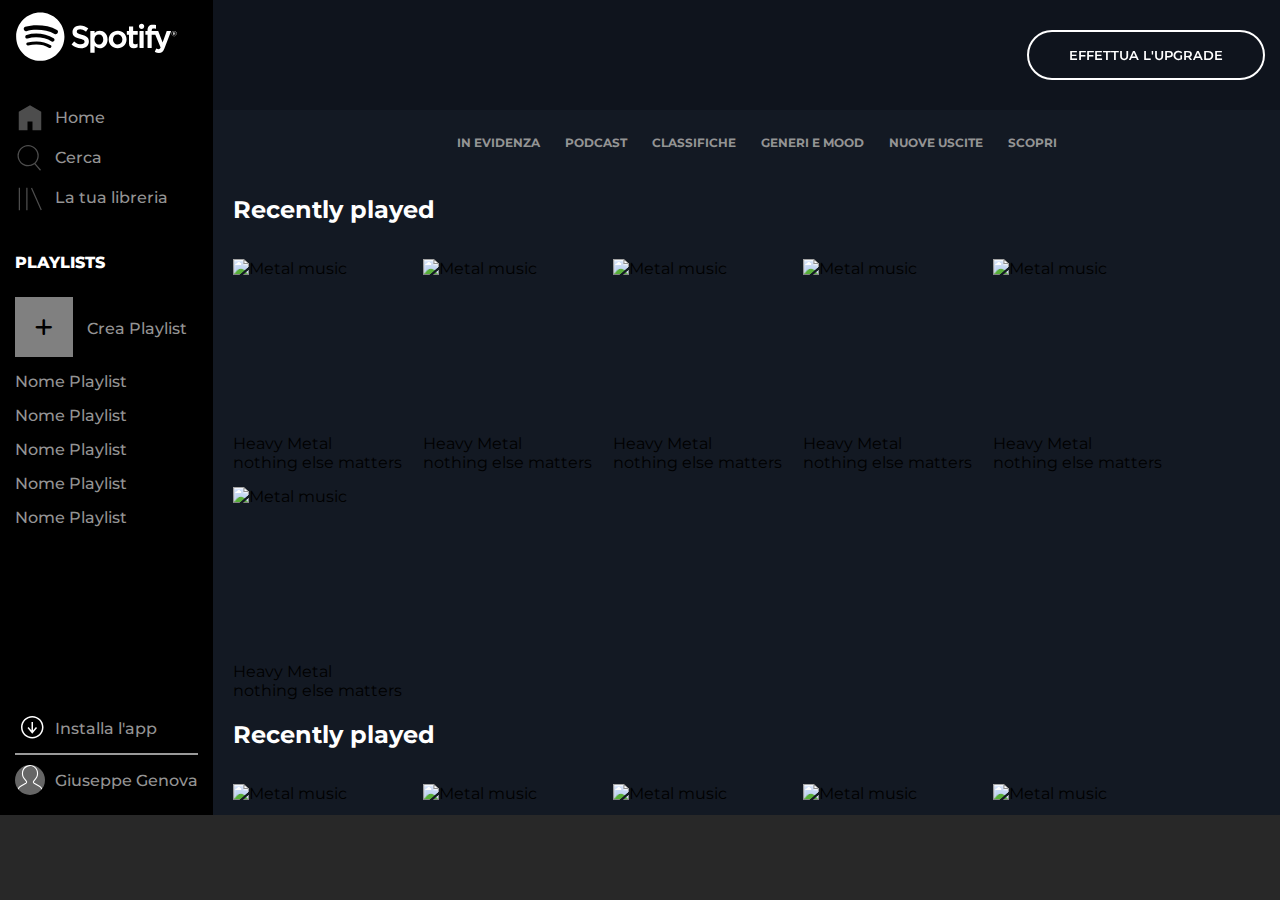
==== day-2/index.html @ bf0d4334 "feat:add overflow and add sticky header" ====
<!DOCTYPE html>
<html lang="en">
<head>
    <meta charset="UTF-8">
    <meta name="viewport" content="width=device-width, initial-scale=1.0">
    <title>Spotify App</title>
    <link rel="icon" type="image/vnd.icon" href="img/favicon.ico">
    
    <!-- FONT Montserrat -->
    <link href="https://fonts.googleapis.com/css2?family=Montserrat:ital,wght@0,100..900;1,100..900&display=swap" rel="stylesheet">
    <!-- FONT Montserrat -->

    <!-- FONT AWESOME -->
    <link rel="stylesheet" href="https://cdnjs.cloudflare.com/ajax/libs/font-awesome/6.7.2/css/all.min.css" integrity="sha512-Evv84Mr4kqVGRNSgIGL/F/aIDqQb7xQ2vcrdIwxfjThSH8CSR7PBEakCr51Ck+w+/U6swU2Im1vVX0SVk9ABhg==" crossorigin="anonymous" referrerpolicy="no-referrer" />
    <!-- FONT AWESOME -->

    <!-- FOGLIO DI STILE PRINCIPALE -->
    <link rel="stylesheet" href="css/style.css">
     <!-- FOGLIO DI STILE PRINCIPALE -->
</head>

<body>
    <!-- CONTAINER CONTENUTO PRINCIPALE -->
    <div class="main-container">
        <!-- COLONNA PULSANTI PER L'UTENTE + LOGO -->
         <div class="col-user-container">
            <div class="col-user">
                <div id="logo">
                    <a href="#"><img  class="logo-desktop" src="img/logo.svg" alt="Logo Spotify"></a>
                    <a href="#"><img class="logo-mobile"  src="img/logo-small.svg" alt="Logo Spotify"></a>
                </div>
                
                <nav class="user-menu">
                    <ul>
                        <li><a href="#"><img src="img/home.svg" alt="Home"><span>Home</span></a></li>
                        <li><a href="#"><img src="img/search.svg" alt="Cerca"><span>Cerca</span></a></li>
                        <li><a href="#"><img src="img/libreria.svg" alt="Libreria"><span>La tua libreria</span></a></li>
                    </ul>
                </nav>
    
                <div class="user-playlist">
                    <h4>Playlists</h4>
                    <ul>
                        <li><a href="#"><i class="icon-add-playlist fa-solid fa-plus"></i> crea playlist</a></li>
                        <li><a href="#">nome playlist</a></li>
                        <li><a href="#">nome playlist</a></li>
                        <li><a href="#">nome playlist</a></li>
                        <li><a href="#">nome playlist</a></li>
                        <li><a href="#">nome playlist</a></li>
                    </ul>
                </div>
    
                <div class="user">
                    <div class="user-flex">
                       <img src="img/download.svg" alt="download">
                       <a href="#">Installa l'app</a>
                    </div>
                    <div class="user-info">
                        <div class="user-flex">
                            <img class="profile-img" src="img/profile.svg" alt="Immagine Profilo di Giuseppe Genova">
                            <a href="#">Giuseppe Genova</a>
                         </div>
                    </div>
                </div>
    
            </div>
         </div>
         <!-- COLONNA PULSANTI PER L'UTENTE + LOGO -->

        <!-- COLONNA PIU' GRANDE PER IL CONTENUTO PRINCIPALE -->
        <div class="col-content">
            <!-- PARTE SUPERIORE DEL SITO ALL'INTERNO DEL CONTENUTO PRINCIPALE -->
            <div class="content-header">
                <button class="upgrade-btn">Effettua l'upgrade</button>
            </div>
            <!-- /PARTE SUPERIORE DEL SITO ALL'INTERNO DEL CONTENUTO PRINCIPALE -->

            <div class="recently-container">
                <div class="genre-menu">
                    <ul>
                        <li><a href="#">In evidenza</a></li>
                        <li><a href="#">podcast</a></li>
                        <li><a href="#">classifiche</a></li>
                        <li><a href="#">generi e mood</a></li>
                        <li><a href="#">nuove uscite</a></li>
                        <li><a href="#">scopri</a></li>
                    </ul>
                </div>
                <h2 class="recently-title">Recently played</h2>
                <div class="recently-song">
                    <div class="card">
                        <img src="img/metal_lifting.jpg" alt="Metal music" class="img-card">
                        <p class="song-title">Heavy Metal</p>
                        <p class="song-sub-title">nothing else matters</p>
                    </div>
                    <div class="card">
                        <img src="img/metal_lifting.jpg" alt="Metal music" class="img-card">
                        <p class="song-title">Heavy Metal</p>
                        <p class="song-sub-title">nothing else matters</p>
                    </div>
                    <div class="card">
                        <img src="img/metal_lifting.jpg" alt="Metal music" class="img-card">
                        <p class="song-title">Heavy Metal</p>
                        <p class="song-sub-title">nothing else matters</p>
                    </div>
                    <div class="card">
                        <img src="img/metal_lifting.jpg" alt="Metal music" class="img-card">
                        <p class="song-title">Heavy Metal</p>
                        <p class="song-sub-title">nothing else matters</p>
                    </div>
                    <div class="card">
                        <img src="img/metal_lifting.jpg" alt="Metal music" class="img-card">
                        <p class="song-title">Heavy Metal</p>
                        <p class="song-sub-title">nothing else matters</p>
                    </div>
                    <div class="card">
                        <img src="img/metal_lifting.jpg" alt="Metal music" class="img-card">
                        <p class="song-title">Heavy Metal</p>
                        <p class="song-sub-title">nothing else matters</p>
                    </div>
                </div>
                <h2 class="recently-title">Recently played</h2>
                <div class="recently-song">
                    <div class="card">
                        <img src="img/metal_lifting.jpg" alt="Metal music" class="img-card">
                        <p class="song-title">Heavy Metal</p>
                        <p class="song-sub-title">nothing else matters</p>
                    </div>
                    <div class="card">
                        <img src="img/metal_lifting.jpg" alt="Metal music" class="img-card">
                        <p class="song-title">Heavy Metal</p>
                        <p class="song-sub-title">nothing else matters</p>
                    </div>
                    <div class="card">
                        <img src="img/metal_lifting.jpg" alt="Metal music" class="img-card">
                        <p class="song-title">Heavy Metal</p>
                        <p class="song-sub-title">nothing else matters</p>
                    </div>
                    <div class="card">
                        <img src="img/metal_lifting.jpg" alt="Metal music" class="img-card">
                        <p class="song-title">Heavy Metal</p>
                        <p class="song-sub-title">nothing else matters</p>
                    </div>
                    <div class="card">
                        <img src="img/metal_lifting.jpg" alt="Metal music" class="img-card">
                        <p class="song-title">Heavy Metal</p>
                        <p class="song-sub-title">nothing else matters</p>
                    </div>
                    <div class="card">
                        <img src="img/metal_lifting.jpg" alt="Metal music" class="img-card">
                        <p class="song-title">Heavy Metal</p>
                        <p class="song-sub-title">nothing else matters</p>
                    </div>
                </div>
            </div>
        </div>
        <!-- COLONNA PIU' GRANDE PER IL CONTENUTO PRINCIPALE -->
    </div>
     <!-- /CONTAINER CONTENUTO PRINCIPALE -->

    <footer>

        <div class="footer-menu">
            
        </div>

    </footer>

</body>

</html>
---- day-2/css/style.css ----
* {
    margin: 0;
    padding: 0;
    box-sizing: border-box;
}

/* COMMON */
body {
    font-family: "Montserrat", serif;
    height: 100vh;
}

ul {
    list-style-type: none;
}

a {
    text-decoration: none;
    color: #949494;
}

img {
    display: block;
}

.img-card {
    height: 175px;
    width: 175px;
}

.main-container {
    height: calc(100vh - 85px);
    display: flex;
}

/* STILI degli altri elementi per creare la struttura dio base */
.col-content{
    background-color: #131923;
    flex:1;
    overflow: auto;
}

footer {
    min-height: 85px;
    background-color: #282828;
}

.content-header {
    background-color: #0e131c;
    min-height: 90px;
}
/* STILI degli altri elementi per creare la struttura dio base */



/* STILE PER COLONNA DI SINISTRA
 PER L'UTENTE + LOGO */

 .logo-desktop {
    padding:12px 35px 12px 0px;
}

.logo-mobile  {
    display: none;
}

.col-user {
    background-color: #000000;
    padding-left: 15px;
    display: flex;
    flex-shrink: 0;
    flex-direction: column;
    min-height: 0;
    overflow: auto;
    font-weight: 500;
    height: 100%;
}

.user-menu {
    margin-top:30px ;
}

.user-menu ul li {
    padding-bottom: 10px;
    display: flex;
    gap: 10px;
}

.user-menu ul li a {
    display: flex;
    align-items: center;
}

.user-menu ul li a span {
    display: inline-block;  
    margin-left: 10px;
}

.user-menu ul li img {
    width: 30px;
    height: 30px;
    opacity: 0.3;
}

.user-playlist {
    margin-top:30px;
    padding-bottom:35px;
}

.icon-add-playlist {
    padding: 20px;
    background-color: grey;
    color: black;
    font-size: 20px;
    margin-right: 10px;
}

.user-playlist h4 {
    text-transform: uppercase;
    font-weight: 800;
    color: #ffffff;
}

.user-playlist ul {
    padding-top: 10px;
}

.user-playlist ul li {
    padding-top: 15px;
}

.user-playlist ul li a {
    text-transform: capitalize;
}

.user {
    display: flex;
    flex-direction: column;
    justify-content: end;
    margin-top: auto;
    padding-right: 15px;
    margin-bottom: 10px;
}

.user-flex {
    display: flex;
    min-width: calc(100% / 2);
    align-items: center;
    padding-bottom: 10px;

}

.user .user-flex img {
    width: 30px;
    height: 30px;
}

.user-info {
    border-top: 2px solid #9a9a9a;
    padding-top: 10px;
}

.user-info .user-flex  img {
    background-color: #666666;
    border-radius: 50%;
}

.user-flex a {
    padding-left: 10px;
}

/* STILE PER COLONNA DI SINISTRA
 PER L'UTENTE + LOGO */


/* STILE PER CONTENUTO PRINCIPALE DELLA PAGINA (HEADER) */
.content-header {
    background-color: rgba(14, 19, 28, 0.692);
    display: flex;
    justify-content: end;
    padding: 30px 15px;
    position: sticky;
    top: 0;
    left: 0;
}

button {all: unset;}

.upgrade-btn {
    color: white;
    border: 2px solid #ffffff;
    border-radius: 50px;
    padding: 15px 40px;
    text-transform: uppercase;
    font-weight: 600;
    font-size: 13px;
}

.genre-menu {
    display: flex;
    justify-content: center;
    margin-top: 25px;
}

.genre-menu ul {
    display: flex;
    gap: 25px;
    text-transform: uppercase;
    font-size: 12px;
    font-weight: bold;
    flex-wrap: wrap;
    justify-content: center;
    padding-bottom: 45px;
}

.genre-menu ul li:hover {
    border-bottom:2px solid #b8f166;
}

.recently-container {
    padding-left: 20px;
}

.recently-song {
    display: flex;
    gap: 15px;
    flex-wrap: wrap;
    padding-bottom: 20px;
}

.recently-container h2 {
    padding-bottom: 35px;
    color: #ffffff;
}



 /* MEDIA QUERY FOR MOBILE */
 @media screen and (max-width:768px) {
    .genre-menu {
       justify-content: center;
    }


 }
 
 @media screen and (max-width:478px) {

    .col-user {
        padding:0px;
        height: 100%;
    }

    .logo-desktop {
        display: none;
    }

    .logo-mobile {
        display: block;
        padding: 10px;
    }
    
    .user-menu ul {
        padding-left: 0px; 
    }

    .user-menu ul li {
        justify-content: center;
    }

    .user-menu ul li:hover {
        border-left: 2px solid #b8f166;
    }
    
    .user-menu ul li a span {
        display: none;
    }

    .user-playlist {
        display: none;
    }

    .user-info {
        border: 0;
    }

    .user-flex a {
        display:none ;
    }

    .user {
        padding: 0px 10px;
    }
 }
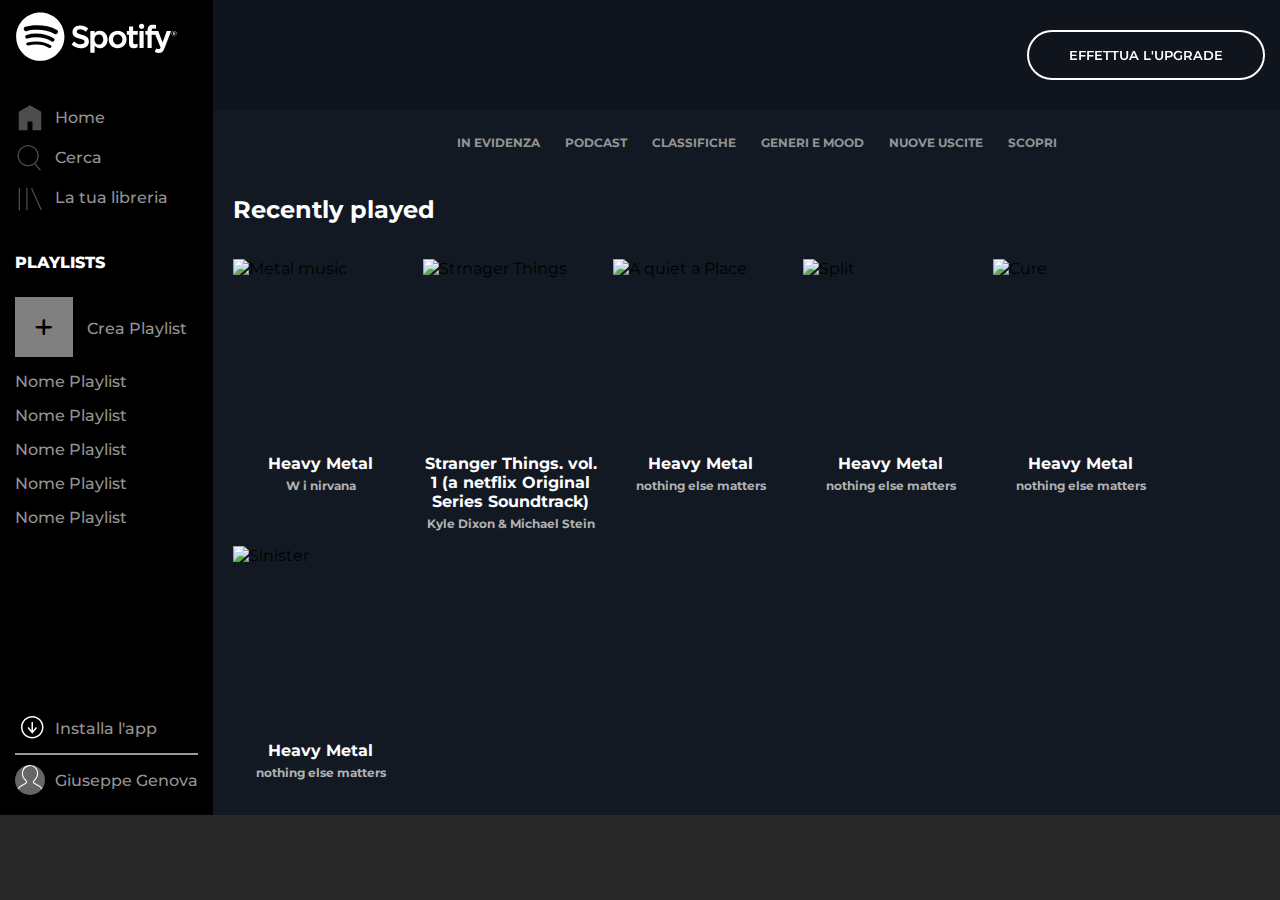
==== commit 6778905f: "feat:fix text for card" ====
--- a/day-2/index.html
+++ b/day-2/index.html
@@ -91,35 +91,37 @@
                     <div class="card">
                         <img src="img/metal_lifting.jpg" alt="Metal music" class="img-card">
                         <p class="song-title">Heavy Metal</p>
-                        <p class="song-sub-title">nothing else matters</p>
+                        <p class="song-sub-title">W i nirvana</p>
                     </div>
                     <div class="card">
-                        <img src="img/metal_lifting.jpg" alt="Metal music" class="img-card">
+                        <img src="img/stranger.jpeg" alt="Strnager Things" class="img-card">
+                        <p class="song-title">Stranger Things. vol. 1 (a netflix Original Series Soundtrack)</p>
+                        <p class="song-sub-title">Kyle Dixon & Michael Stein</p>
+                    </div>
+                    <div class="card">
+                        <img src="img/aquietplace.jpeg" alt="A quiet a Place" class="img-card">
                         <p class="song-title">Heavy Metal</p>
                         <p class="song-sub-title">nothing else matters</p>
                     </div>
                     <div class="card">
-                        <img src="img/metal_lifting.jpg" alt="Metal music" class="img-card">
+                        <img src="img/split.jpeg" alt="Split" class="img-card">
                         <p class="song-title">Heavy Metal</p>
                         <p class="song-sub-title">nothing else matters</p>
                     </div>
                     <div class="card">
-                        <img src="img/metal_lifting.jpg" alt="Metal music" class="img-card">
+                        <img src="img/cure.jpeg" alt="Cure" class="img-card">
                         <p class="song-title">Heavy Metal</p>
                         <p class="song-sub-title">nothing else matters</p>
                     </div>
                     <div class="card">
-                        <img src="img/metal_lifting.jpg" alt="Metal music" class="img-card">
-                        <p class="song-title">Heavy Metal</p>
-                        <p class="song-sub-title">nothing else matters</p>
-                    </div>
-                    <div class="card">
-                        <img src="img/metal_lifting.jpg" alt="Metal music" class="img-card">
+                        <img src="img/sinister.jpeg" alt="Sinister" class="img-card">
                         <p class="song-title">Heavy Metal</p>
                         <p class="song-sub-title">nothing else matters</p>
                     </div>
                 </div>
-                <h2 class="recently-title">Recently played</h2>
+
+                <h2 class="create-for">Creato per Giuseppe Genova</h2>
+                <h5 class="create-for-subtitle">Più ascolti più accurati saranno i suggerimenti</h5>
                 <div class="recently-song">
                     <div class="card">
                         <img src="img/metal_lifting.jpg" alt="Metal music" class="img-card">
--- a/day-2/css/style.css
+++ b/day-2/css/style.css
@@ -225,13 +225,48 @@
     display: flex;
     gap: 15px;
     flex-wrap: wrap;
-    padding-bottom: 20px;
-}
-
-.recently-container h2 {
+    padding-bottom: 50px;
+}
+
+.card p.song-title {
+    text-align: center;
+    color: #ffffff;
+    padding-top: 20px;
+    font-weight: bold;
+}
+
+.card {
+    flex-shrink: 0;
+    flex-grow: 0;
+    width: 175px;
+}
+
+.card p.song-sub-title {
+    text-align: center;
+    color: #b1b1b1;
+    padding-top: 5px;
+    font-weight: bold;
+    font-size: 12px
+}
+
+.recently-container .recently-title {
     padding-bottom: 35px;
     color: #ffffff;
 }
+
+.create-for {
+    color: #ffffff;
+    padding-bottom: 5px;
+}
+
+.create-for-subtitle {
+    color: #b1b1b1;
+    font-size: 12px;
+    padding-bottom: 35px;
+    font-weight: 700;
+}
+
+
 
 
 
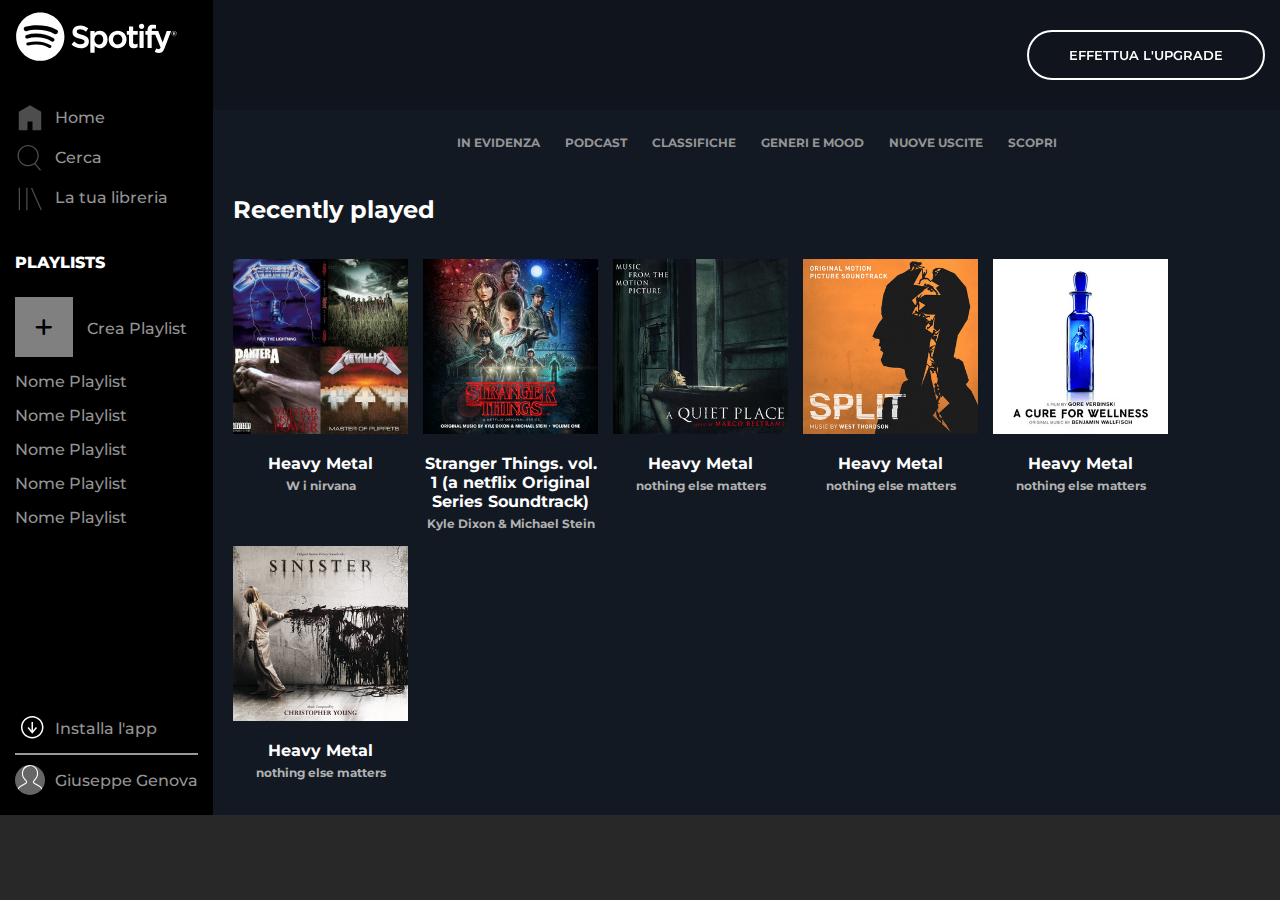
==== commit 2c7b7064: "feat: add all category for main content and upload img" ====
--- a/day-2/index.html
+++ b/day-2/index.html
@@ -124,34 +124,25 @@
                 <h5 class="create-for-subtitle">Più ascolti più accurati saranno i suggerimenti</h5>
                 <div class="recently-song">
                     <div class="card">
-                        <img src="img/metal_lifting.jpg" alt="Metal music" class="img-card">
-                        <p class="song-title">Heavy Metal</p>
-                        <p class="song-sub-title">nothing else matters</p>
+                        <img src="img/mixdaily.jpeg" alt="Metal music" class="img-card">
+                        <p class="song-title">Daily mix 1</p>
                     </div>
                     <div class="card">
-                        <img src="img/metal_lifting.jpg" alt="Metal music" class="img-card">
-                        <p class="song-title">Heavy Metal</p>
-                        <p class="song-sub-title">nothing else matters</p>
+                        <img src="img/radar.jpeg" alt="Metal music" class="img-card">
+                        <p class="song-title">Release Radar</p>
+                    </div>
+                </div>
+
+                <h2 class="create-for">Artisti più popolari</h2>
+                <h5 class="create-for-subtitle">Più ascolti più accurati saranno i suggerimenti</h5>
+                <div class="recently-song">
+                    <div class="card">
+                        <img src="img/youg.jpeg" alt="Metal music" class="img-card">
+                        <p class="song-title">Daily mix 1</p>
                     </div>
                     <div class="card">
-                        <img src="img/metal_lifting.jpg" alt="Metal music" class="img-card">
-                        <p class="song-title">Heavy Metal</p>
-                        <p class="song-sub-title">nothing else matters</p>
-                    </div>
-                    <div class="card">
-                        <img src="img/metal_lifting.jpg" alt="Metal music" class="img-card">
-                        <p class="song-title">Heavy Metal</p>
-                        <p class="song-sub-title">nothing else matters</p>
-                    </div>
-                    <div class="card">
-                        <img src="img/metal_lifting.jpg" alt="Metal music" class="img-card">
-                        <p class="song-title">Heavy Metal</p>
-                        <p class="song-sub-title">nothing else matters</p>
-                    </div>
-                    <div class="card">
-                        <img src="img/metal_lifting.jpg" alt="Metal music" class="img-card">
-                        <p class="song-title">Heavy Metal</p>
-                        <p class="song-sub-title">nothing else matters</p>
+                        <img src="img/einaudi.jpeg" alt="Metal music" class="img-card">
+                        <p class="song-title">Release Radar</p>
                     </div>
                 </div>
             </div>
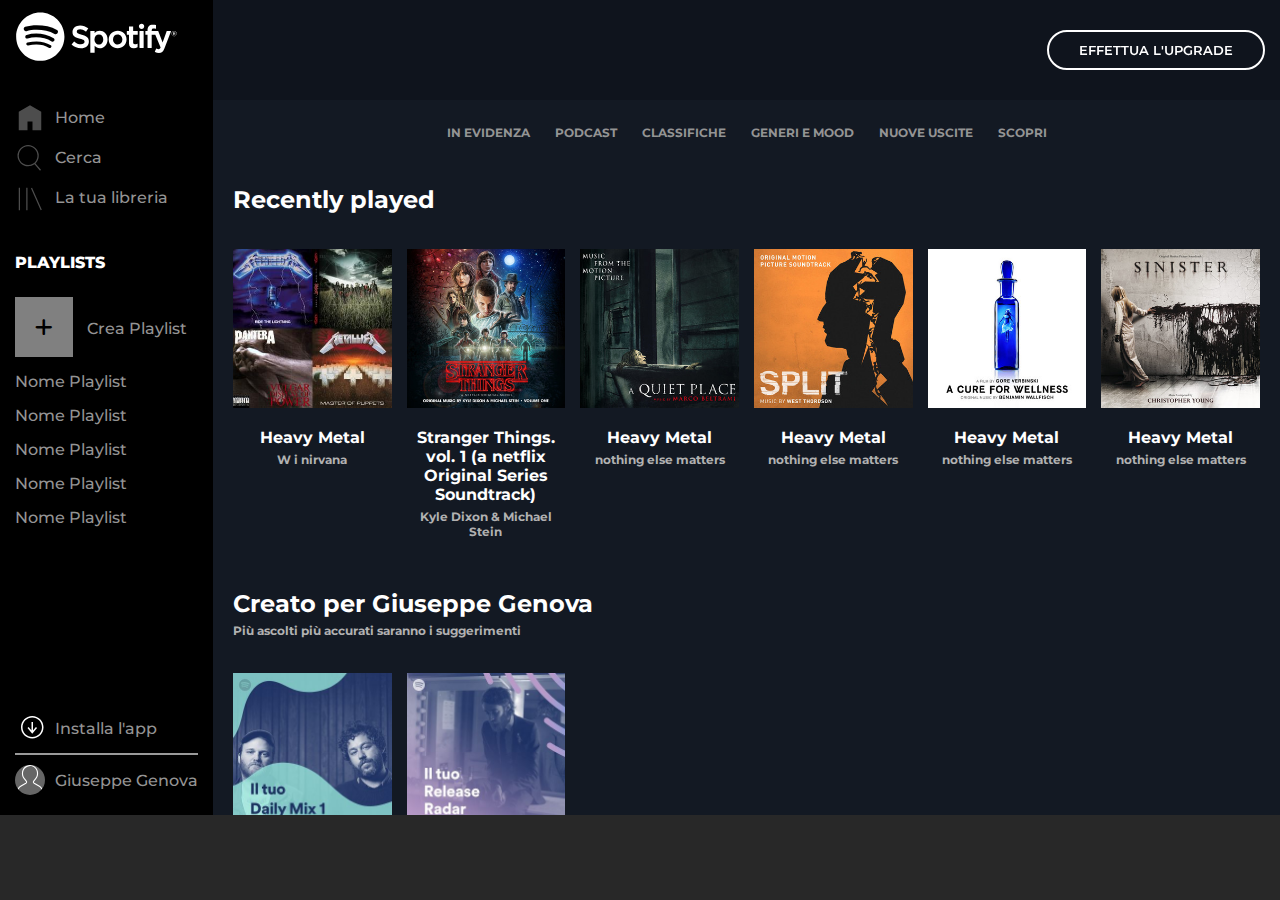
==== commit 4eeb1d92: ":feat fix" ====
--- a/day-2/index.html
+++ b/day-2/index.html
@@ -73,7 +73,7 @@
             <div class="content-header">
                 <button class="upgrade-btn">Effettua l'upgrade</button>
             </div>
-            <!-- /PARTE SUPERIORE DEL SITO ALL'INTERNO DEL CONTENUTO PRINCIPALE -->
+            <!-- /PARTE SUPERIORE DEL SITO ALL'INTERNO DEL CONTENUTO PRINCIPALE -->    
 
             <div class="recently-container">
                 <div class="genre-menu">
@@ -137,11 +137,11 @@
                 <h5 class="create-for-subtitle">Più ascolti più accurati saranno i suggerimenti</h5>
                 <div class="recently-song">
                     <div class="card">
-                        <img src="img/youg.jpeg" alt="Metal music" class="img-card">
+                        <img src="img/youg.jpeg" alt="Metal music" class="img-card round-img">
                         <p class="song-title">Daily mix 1</p>
                     </div>
                     <div class="card">
-                        <img src="img/einaudi.jpeg" alt="Metal music" class="img-card">
+                        <img src="img/einaudi.jpeg" alt="Metal music" class="img-card round-img">
                         <p class="song-title">Release Radar</p>
                     </div>
                 </div>
--- a/day-2/css/style.css
+++ b/day-2/css/style.css
@@ -23,10 +23,10 @@
     display: block;
 }
 
-.img-card {
-    height: 175px;
-    width: 175px;
-}
+.round-img {
+    border-radius: 50%;
+}
+
 
 .main-container {
     height: calc(100vh - 85px);
@@ -190,7 +190,7 @@
     color: white;
     border: 2px solid #ffffff;
     border-radius: 50px;
-    padding: 15px 40px;
+    padding: 10px 30px;
     text-transform: uppercase;
     font-weight: 600;
     font-size: 13px;
@@ -218,7 +218,7 @@
 }
 
 .recently-container {
-    padding-left: 20px;
+    padding: 0 20px;
 }
 
 .recently-song {
@@ -236,9 +236,14 @@
 }
 
 .card {
-    flex-shrink: 0;
-    flex-grow: 0;
-    width: 175px;
+    display: flex;
+    flex-direction: column;
+    width: calc((100% - 75px) / 6);
+    align-items: center;
+}
+
+.img-card {
+    width: 100%;
 }
 
 .card p.song-sub-title {
@@ -271,16 +276,26 @@
 
 
  /* MEDIA QUERY FOR MOBILE */
- @media screen and (max-width:768px) {
+ @media screen and (max-width:992px) {
     .genre-menu {
        justify-content: center;
     }
 
+    .card {
+        width: calc((100% - 45px) / 4);
+    }
 
  }
+
+@media screen and (max-width:768px){
+    .card {
+        width: calc((100% - 45px) / 2);
+    }
+}
+
+
+ @media screen and (max-width:576px) {
  
- @media screen and (max-width:478px) {
-
     .col-user {
         padding:0px;
         height: 100%;
@@ -326,4 +341,8 @@
     .user {
         padding: 0px 10px;
     }
+
+    .card {
+        width: calc((100% - 30px) / 2);
+    }
  }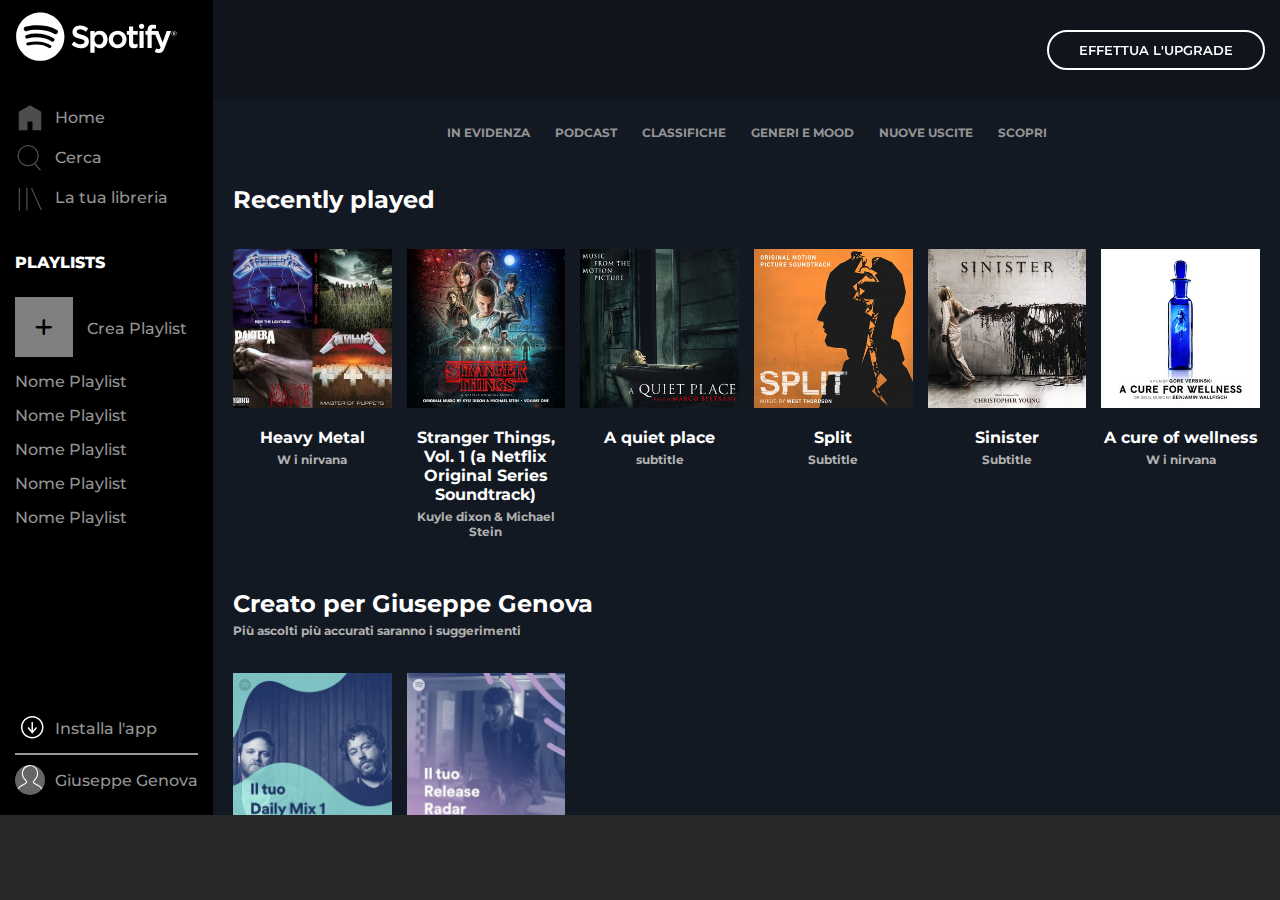
==== commit 93eb2622: "feat:apply effect hover on all card" ====
--- a/day-2/index.html
+++ b/day-2/index.html
@@ -88,35 +88,79 @@
                 </div>
                 <h2 class="recently-title">Recently played</h2>
                 <div class="recently-song">
-                    <div class="card">
-                        <img src="img/metal_lifting.jpg" alt="Metal music" class="img-card">
-                        <p class="song-title">Heavy Metal</p>
-                        <p class="song-sub-title">W i nirvana</p>
-                    </div>
-                    <div class="card">
-                        <img src="img/stranger.jpeg" alt="Strnager Things" class="img-card">
-                        <p class="song-title">Stranger Things. vol. 1 (a netflix Original Series Soundtrack)</p>
-                        <p class="song-sub-title">Kyle Dixon & Michael Stein</p>
-                    </div>
-                    <div class="card">
-                        <img src="img/aquietplace.jpeg" alt="A quiet a Place" class="img-card">
-                        <p class="song-title">Heavy Metal</p>
-                        <p class="song-sub-title">nothing else matters</p>
-                    </div>
-                    <div class="card">
-                        <img src="img/split.jpeg" alt="Split" class="img-card">
-                        <p class="song-title">Heavy Metal</p>
-                        <p class="song-sub-title">nothing else matters</p>
-                    </div>
-                    <div class="card">
-                        <img src="img/cure.jpeg" alt="Cure" class="img-card">
-                        <p class="song-title">Heavy Metal</p>
-                        <p class="song-sub-title">nothing else matters</p>
-                    </div>
-                    <div class="card">
-                        <img src="img/sinister.jpeg" alt="Sinister" class="img-card">
-                        <p class="song-title">Heavy Metal</p>
-                        <p class="song-sub-title">nothing else matters</p>
+
+                    <div class="card">
+                        <div class="container-img">
+                            <a href="#"><img src="img/metal_lifting.jpg" alt="Metal music" class="img-card"></a>
+                            <div class="overlay">
+                                <i class="play fa-regular fa-circle-play"></i>
+                            </div>
+                        </div>
+                        <div class="card-text">
+                            <p class="song-title">Heavy Metal</p>
+                            <p class="song-sub-title">W i nirvana</p>
+                        </div>
+                    </div>
+
+                    <div class="card">
+                        <div class="container-img">
+                            <a href="#"><img src="img/stranger.jpeg" alt="Metal music" class="img-card"></a>
+                            <div class="overlay">
+                                <i class="play fa-regular fa-circle-play"></i>
+                            </div>
+                        </div>
+                        <div class="card-text">
+                            <p class="song-title">Stranger Things, Vol. 1 (a Netflix Original Series Soundtrack) </p>
+                            <p class="song-sub-title">Kuyle dixon & Michael Stein </p>
+                        </div>
+                    </div>
+                    <div class="card">
+                        <div class="container-img">
+                            <a href="#"><img src="img/aquietplace.jpeg" alt="Metal music" class="img-card"></a>
+                            <div class="overlay">
+                                <i class="play fa-regular fa-circle-play"></i>
+                            </div>
+                        </div>
+                        <div class="card-text">
+                            <p class="song-title">A quiet place</p>
+                            <p class="song-sub-title">subtitle</p>
+                        </div>
+                    </div>
+                    <div class="card">
+                        <div class="container-img">
+                            <a href="#"><img src="img/split.jpeg" alt="Metal music" class="img-card"></a>
+                            <div class="overlay">
+                                <i class="play fa-regular fa-circle-play"></i>
+                            </div>
+                        </div>
+                        <div class="card-text">
+                            <p class="song-title">Split</p>
+                            <p class="song-sub-title">Subtitle</p>
+                        </div>
+                    </div>
+                    <div class="card">
+                        <div class="container-img">
+                            <a href="#"><img src="img/sinister.jpeg" alt="Metal music" class="img-card"></a>
+                            <div class="overlay">
+                                <i class="play fa-regular fa-circle-play"></i>
+                            </div>
+                        </div>
+                        <div class="card-text">
+                            <p class="song-title">Sinister</p>
+                            <p class="song-sub-title">Subtitle</p>
+                        </div>
+                    </div>
+                    <div class="card">
+                        <div class="container-img">
+                            <a href="#"><img src="img/cure.jpeg" alt="Metal music" class="img-card"></a>
+                            <div class="overlay">
+                                <i class="play fa-regular fa-circle-play"></i>
+                            </div>
+                        </div>
+                        <div class="card-text">
+                            <p class="song-title">A cure of wellness</p>
+                            <p class="song-sub-title">W i nirvana</p>
+                        </div>
                     </div>
                 </div>
 
--- a/day-2/css/style.css
+++ b/day-2/css/style.css
@@ -182,6 +182,7 @@
     position: sticky;
     top: 0;
     left: 0;
+    z-index: 1;
 }
 
 button {all: unset;}
@@ -240,7 +241,39 @@
     flex-direction: column;
     width: calc((100% - 75px) / 6);
     align-items: center;
-}
+    position: relative;
+}
+
+/* PER CREARE UN EFFETTO OVERLAY SU UN IMMAGINE 
+POSSIAMO USARE QUESTA REGOLA */
+.container-img {
+    position: relative;
+}
+
+.overlay {
+    position: absolute;
+    background-color: rgba(0, 0, 0, 0.616);
+    top: 0;
+    left: 0;
+    width: 100%;
+    height: 100%;
+    /* display: flex; */
+    display: none;
+    align-items: center;
+    justify-content: center;
+}
+
+.card:hover .overlay{
+    display: flex;
+    font-size: 60px;
+    color: white;
+}
+/* PER CREARE UN EFFETTO OVERLAY SU UN IMMAGINE 
+POSSIAMO USARE QUESTA REGOLA */
+
+
+
+
 
 .img-card {
     width: 100%;
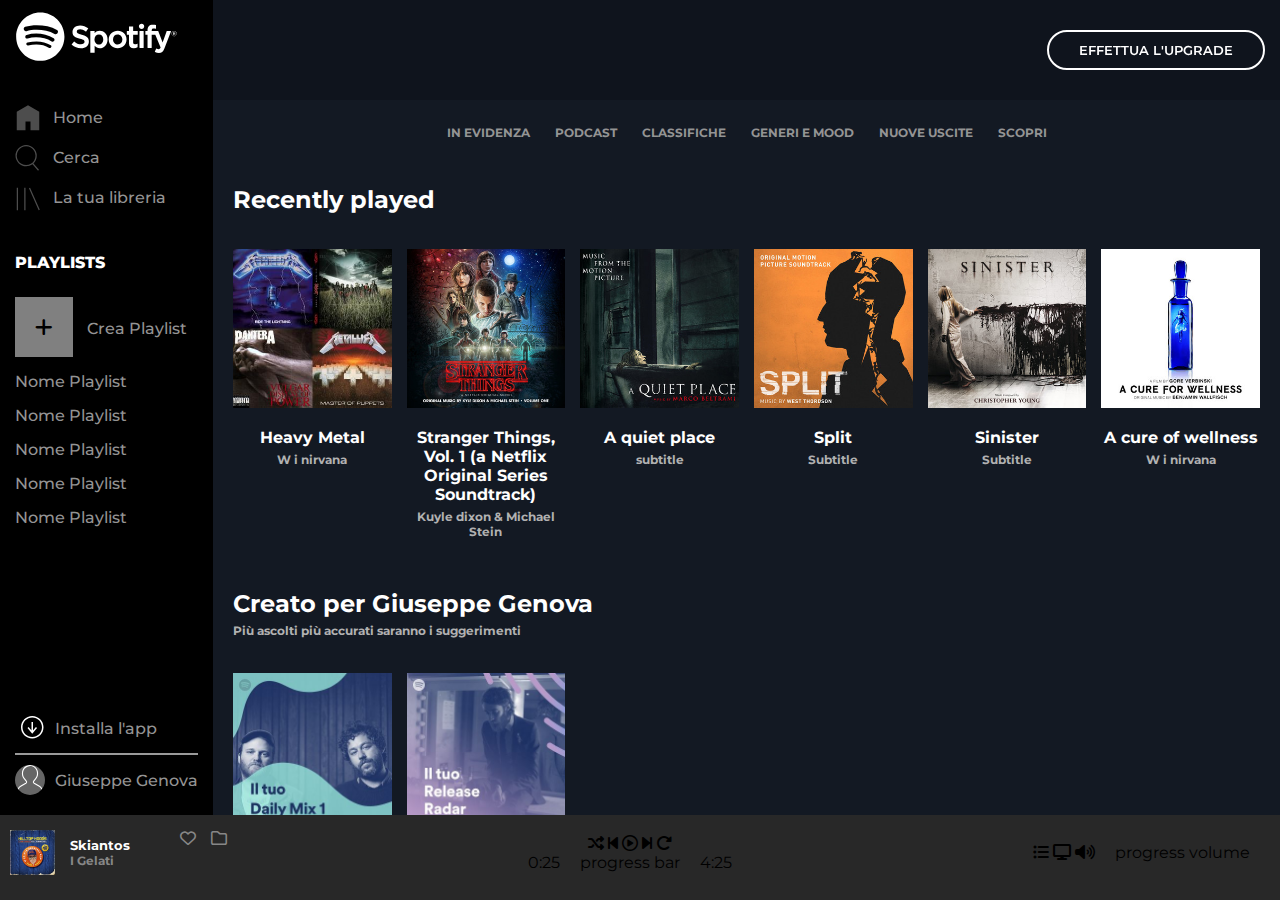
==== commit e6700c3f: "feat: add structure base and css for footer" ====
--- a/day-2/index.html
+++ b/day-2/index.html
@@ -199,6 +199,43 @@
 
         <div class="footer-menu">
             
+            <div class="now-play">
+                <div class="now-play-img">
+                    <img src="img/player_left.jpg" alt="">
+                </div>
+                    <div class="now-play-text">
+                        <p class="now-play-title">Skiantos</p>
+                        <p class="now-play-subtitle">I Gelati</p>
+                    </div>
+                <div class="now-play-icon">
+                    <i class="fa-regular fa-heart"></i>
+                    <i class="fa-regular fa-folder"></i>
+                </div>
+            </div>
+
+            <div class="player">
+                <div class="control-panel">
+                    <i class="fa-solid fa-shuffle"></i>
+                    <i class="fa-solid fa-backward-step"></i>
+                    <i class="play fa-regular fa-circle-play"></i>
+                    <i class="fa-solid fa-forward-step"></i>
+                    <i class="fa-solid fa-rotate-right"></i>
+                </div>
+                <div class="control-panel-progress">
+                    <span>0:25</span>
+                    <div class="progress">progress bar</div>
+                    <span>4:25</span>
+                </div>
+            </div>
+
+            <div class="player-volume">
+                <div class="control-volume">
+                    <i class="fa-solid fa-list-ul"></i>
+                    <i class="fa-solid fa-display"></i>
+                    <i class="fa-solid fa-volume-high"></i>
+                </div>
+                <div class="progress">progress volume</div>
+            </div>
         </div>
 
     </footer>
--- a/day-2/css/style.css
+++ b/day-2/css/style.css
@@ -17,6 +17,10 @@
 a {
     text-decoration: none;
     color: #949494;
+}
+
+a:hover {
+    color: white;
 }
 
 img {
@@ -68,9 +72,7 @@
     background-color: #000000;
     padding-left: 15px;
     display: flex;
-    flex-shrink: 0;
     flex-direction: column;
-    min-height: 0;
     overflow: auto;
     font-weight: 500;
     height: 100%;
@@ -100,6 +102,11 @@
     width: 30px;
     height: 30px;
     opacity: 0.3;
+    margin-left: -2px;
+}
+
+.user-menu ul li img:hover {
+    opacity: 1;
 }
 
 .user-playlist {
@@ -113,6 +120,10 @@
     color: black;
     font-size: 20px;
     margin-right: 10px;
+}
+
+.icon-add-playlist:hover {
+    background-color: white;
 }
 
 .user-playlist h4 {
@@ -197,6 +208,12 @@
     font-size: 13px;
 }
 
+.upgrade-btn:hover {
+    transform: scale(1.1);
+    transition: transform 0.3s ease-in-out;
+    cursor: pointer;
+}
+
 .genre-menu {
     display: flex;
     justify-content: center;
@@ -216,6 +233,7 @@
 
 .genre-menu ul li:hover {
     border-bottom:2px solid #b8f166;
+    margin-bottom: -2px;
 }
 
 .recently-container {
@@ -267,11 +285,10 @@
     display: flex;
     font-size: 60px;
     color: white;
+    cursor: pointer;
 }
 /* PER CREARE UN EFFETTO OVERLAY SU UN IMMAGINE 
 POSSIAMO USARE QUESTA REGOLA */
-
-
 
 
 
@@ -304,8 +321,69 @@
     font-weight: 700;
 }
 
-
-
+.footer-menu {
+    display: flex;
+    justify-content: space-between;
+    padding: 15px 10px;
+}
+
+.now-play {
+    display: flex;
+}
+
+.now-play-img img {
+    width: 45px;
+    height: 45px;
+}
+
+
+.now-play-text {
+    padding-left: 15px;
+    align-content: center;
+}
+
+.now-play-text p.now-play-title {
+    color: #ffffff;
+    font-weight: bold;
+    font-size: 13px;
+}
+
+.now-play-text p.now-play-subtitle {
+    color: #878787;
+    font-weight: bold;
+    font-size: 12px;
+}
+
+
+.now-play-icon {
+    display: flex;
+    margin-left:50px;
+    gap: 15px;
+    color: #878787;
+}
+
+.player {
+    display: flex;
+    flex-direction: column;
+    align-items: center;
+    justify-content: center;
+}
+
+.control-panel-progress {
+    display:flex;
+}
+
+.progress {
+    display: flex;
+    padding: 0px 20px;
+}
+
+
+.player-volume {
+    display: flex;
+    align-items: center;
+    justify-content: center;
+}
 
 
  /* MEDIA QUERY FOR MOBILE */
@@ -350,10 +428,6 @@
     .user-menu ul li {
         justify-content: center;
     }
-
-    .user-menu ul li:hover {
-        border-left: 2px solid #b8f166;
-    }
     
     .user-menu ul li a span {
         display: none;
